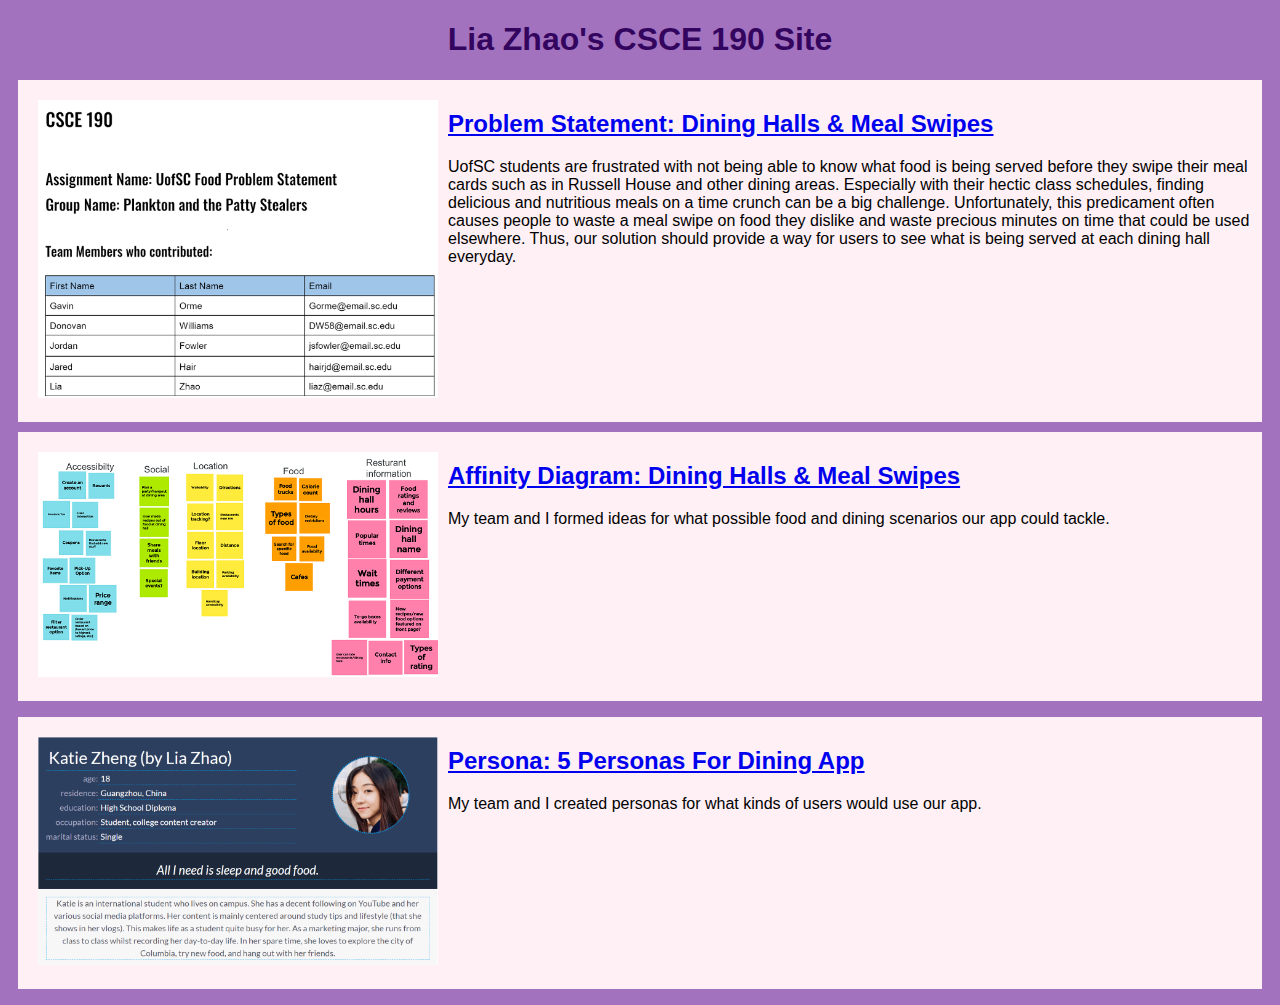
==== index.html @ 5700ad42 "Add files via upload" ====
<!DOCTYPE html>
<html>
    <head>
        <title>CSCE 190: Lia Zhao</title>
        <link rel="stylesheet" href="styles.css">
    </head>
    <body>
        <h1>Lia Zhao's CSCE 190 Site</h1>

        <!--Problem Statement Assignment-->
        <section class="assignment">
            <a href="files/CSCE 190 problemstatement.pdf"><img src="images/problemstatementfood.PNG"></a>

            <section class="ass-details">
                <a href="files/CSCE 190 problemstatement.pdf"><h2>Problem Statement: Dining Halls & Meal Swipes</h2></a>
                <P>
                    UofSC students are frustrated with not being able to know what food is being served before they swipe their meal cards such as in Russell House and other dining areas. Especially with their hectic class schedules, finding delicious and nutritious meals on a time crunch can be a big challenge. Unfortunately, this predicament often causes people to waste a meal swipe on food they dislike and waste precious minutes on time that could be used elsewhere. Thus, our solution should provide a way for users to see what is being served at each dining hall everyday.
                </P>
            
            </section>
        </section>


        <!--Affinity Diagram Assignment-->
        <section class="assignment">
            <a href="files/Brainstorm.pdf"><img src="images/Brainstorm 1.png"></a>

            <section class="ass-details">
                <a href="files/CSCE 190 cover page-combined.pdf"><h2>Affinity Diagram: Dining Halls & Meal Swipes</h2></a>
                <P>
                    My team and I formed ideas for what possible food and dining scenarios our app could tackle.
                </P>
            
            </section>
        </section>

        <p></p>
    </body>
</html>
<!--Persona Assignment-->
<section class="assignment">
    <a href="files/Personas Assignments.pdf"><img src="images/myPersona.PNG"></a>

    <section class="ass-details">
        <a href="files/Personas Assignments.pdf"><h2>Persona: 5 Personas For Dining App  </h2></a>
        <P>
            My team and I created personas for what kinds of users would use our app.
        </P>
    
    </section>
</section>

<p></p>
</body>
</html>
---- styles.css ----
body {
    background: rgb(162, 114, 191);
    font-family:Tahoma, sans-serif;
}

.assignment { 
    display: flex;
    padding: 10px;
    margin: 10px;
    background: lavenderblush;
}

.assignment img {
    width: 400px;
    padding: 10px;
}


h1 {
    color:rgb(51, 5, 94);
    text-align:center;
}
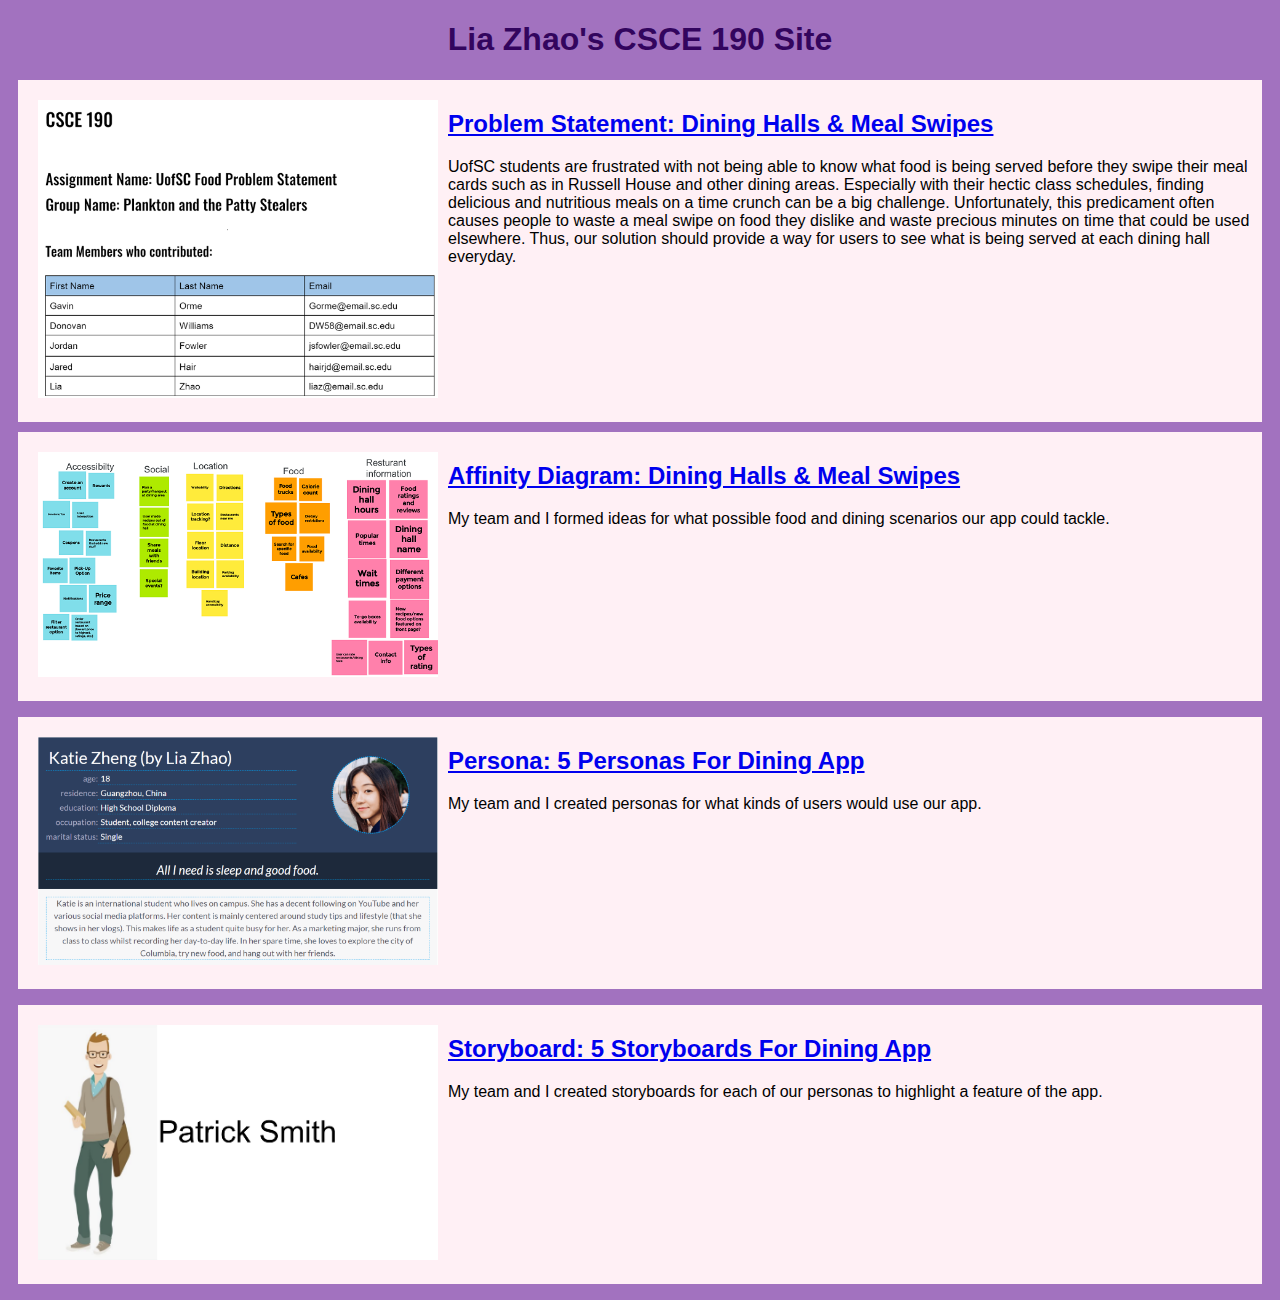
==== commit 0b89a99d: "Add files via upload" ====
--- a/index.html
+++ b/index.html
@@ -52,4 +52,21 @@
 
 <p></p>
 </body>
+</html>
+
+<!--Persona Storyboards-->
+<section class="assignment">
+    <a href="files/Storyboard personas.pdf"><img src="images/personastoryboard.PNG"></a>
+
+    <section class="ass-details">
+        <a href="files/Storyboard personas.pdf"><h2>Storyboard: 5 Storyboards For Dining App  </h2></a>
+        <P>
+            My team and I created storyboards for each of our personas to highlight a feature of the app.
+        </P>
+    
+    </section>
+</section>
+
+<p></p>
+</body>
 </html>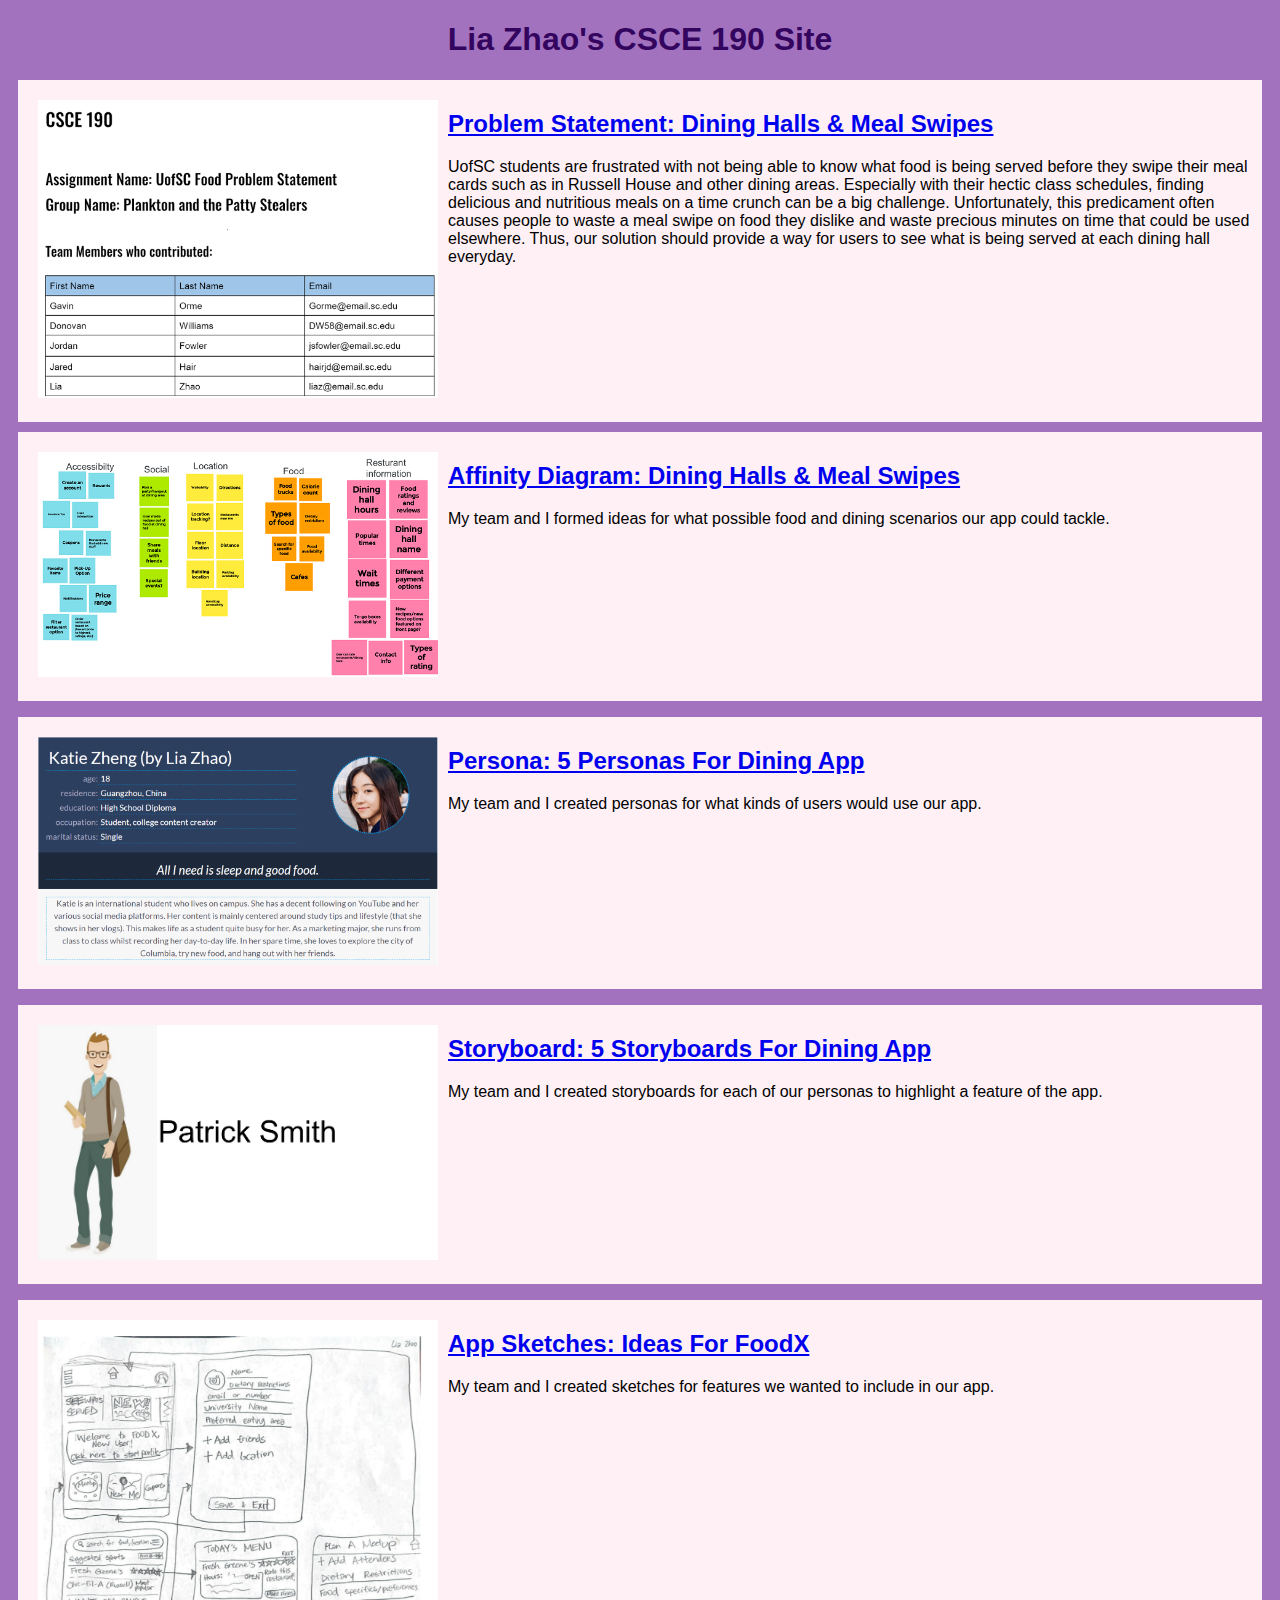
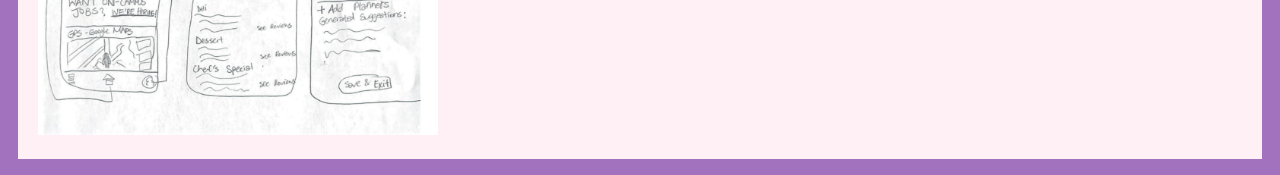
==== commit 2214abd6: "Add files via upload" ====
--- a/index.html
+++ b/index.html
@@ -69,4 +69,20 @@
 
 <p></p>
 </body>
+</html>
+<!--App Sketches-->
+<section class="assignment">
+    <a href="files/AppSketches.pdf"><img src="images/myAppSketches.PNG"></a>
+
+    <section class="ass-details">
+        <a href="files/AppSketches.pdf"><h2>App Sketches: Ideas For FoodX  </h2></a>
+        <P>
+            My team and I created sketches for features we wanted to include in our app.
+        </P>
+    
+    </section>
+</section>
+
+<p></p>
+</body>
 </html>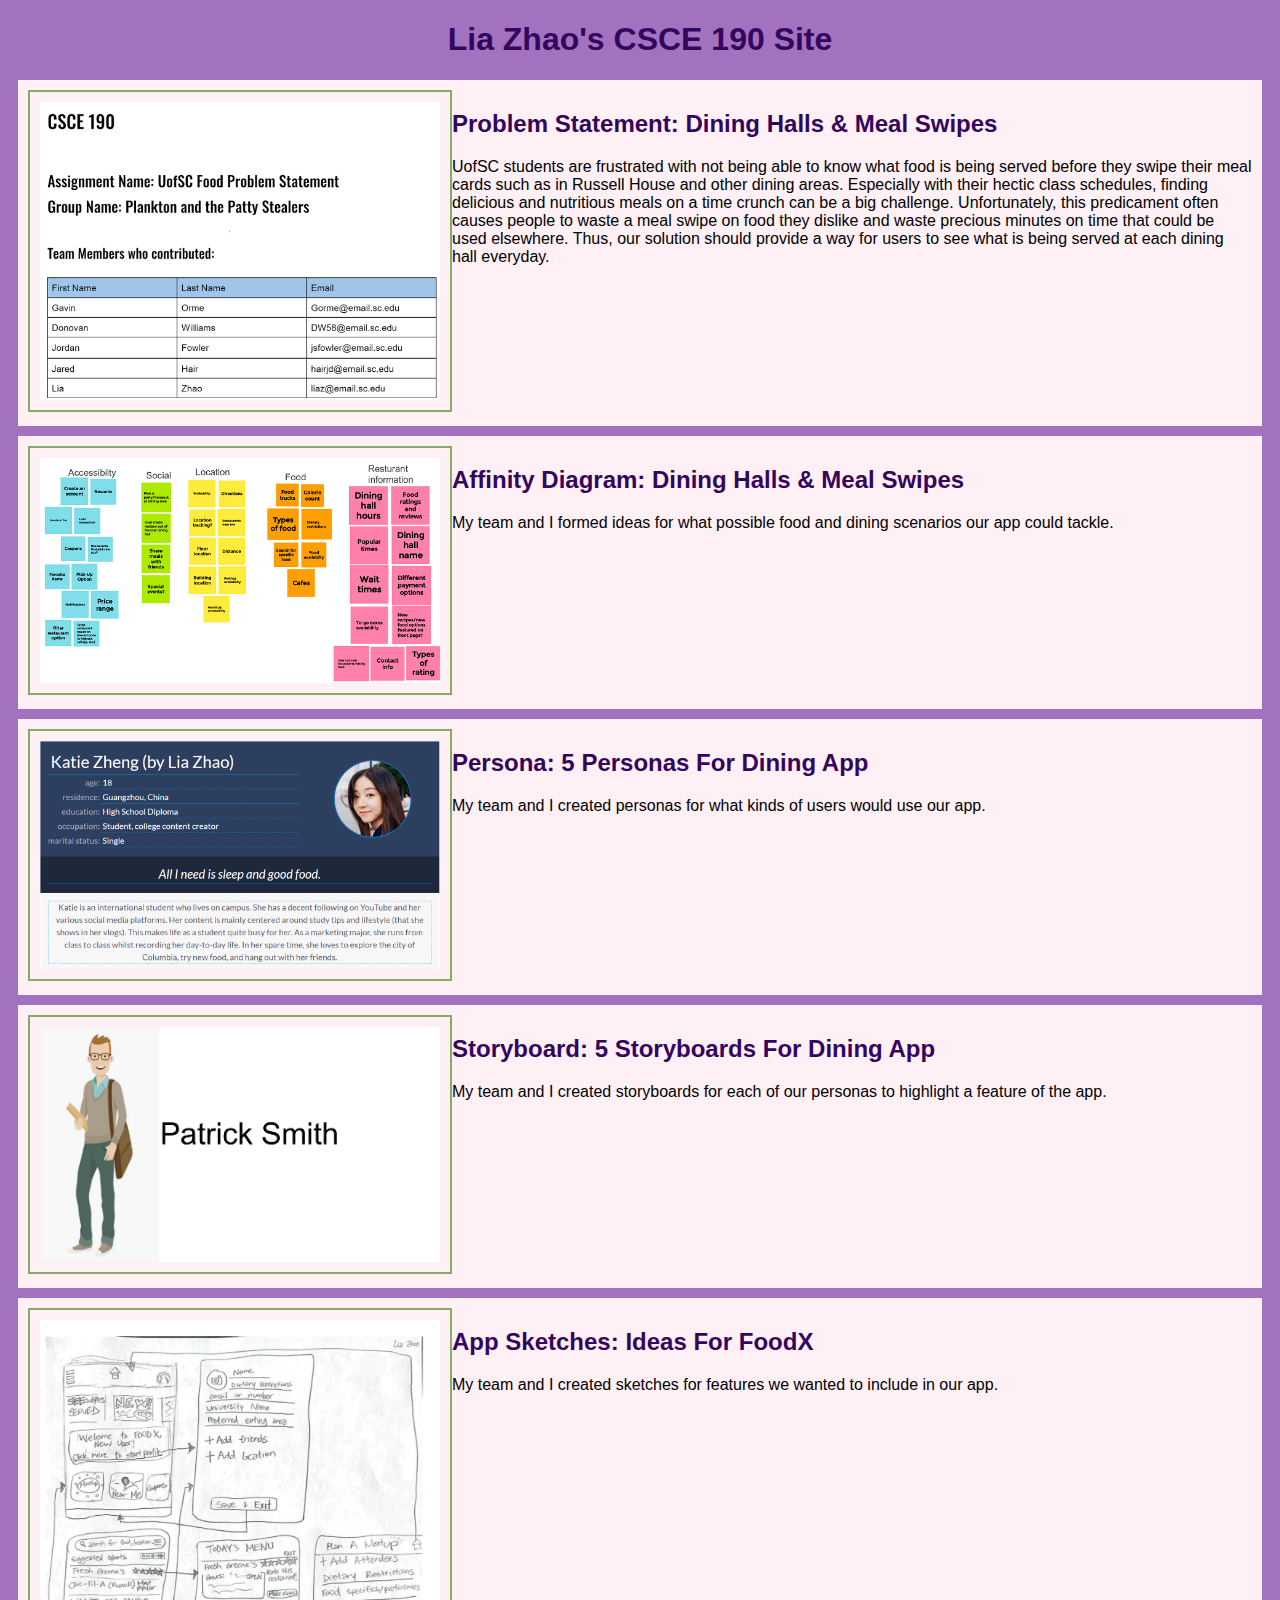
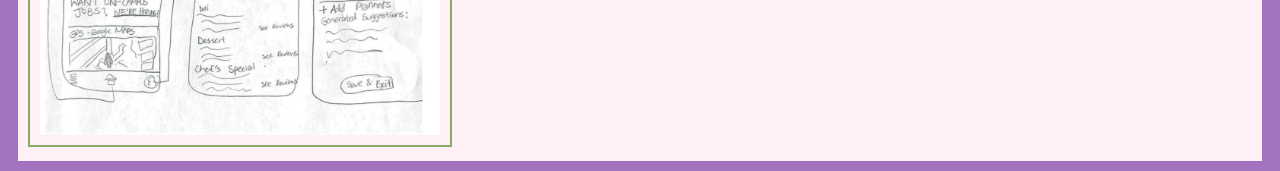
==== commit 60e7e37a: "Add files via upload" ====
--- a/index.html
+++ b/index.html
@@ -34,9 +34,7 @@
             </section>
         </section>
 
-        <p></p>
-    </body>
-</html>
+        
 <!--Persona Assignment-->
 <section class="assignment">
     <a href="files/Personas Assignments.pdf"><img src="images/myPersona.PNG"></a>
@@ -49,10 +47,6 @@
     
     </section>
 </section>
-
-<p></p>
-</body>
-</html>
 
 <!--Persona Storyboards-->
 <section class="assignment">
@@ -67,9 +61,6 @@
     </section>
 </section>
 
-<p></p>
-</body>
-</html>
 <!--App Sketches-->
 <section class="assignment">
     <a href="files/AppSketches.pdf"><img src="images/myAppSketches.PNG"></a>
@@ -83,6 +74,5 @@
     </section>
 </section>
 
-<p></p>
 </body>
 </html>--- a/styles.css
+++ b/styles.css
@@ -13,10 +13,23 @@
 .assignment img {
     width: 400px;
     padding: 10px;
+    border: 2px solid #87ab64;
 }
 
+.assignment img:hover {
+    border: 4px dashed #87ab64;
+}
 
 h1 {
     color:rgb(51, 5, 94);
     text-align:center;
-}+}
+
+a {
+    color:rgb(51, 5, 94);
+    text-decoration:none;
+}
+
+a:hover {
+    color:#87ab64;
+}
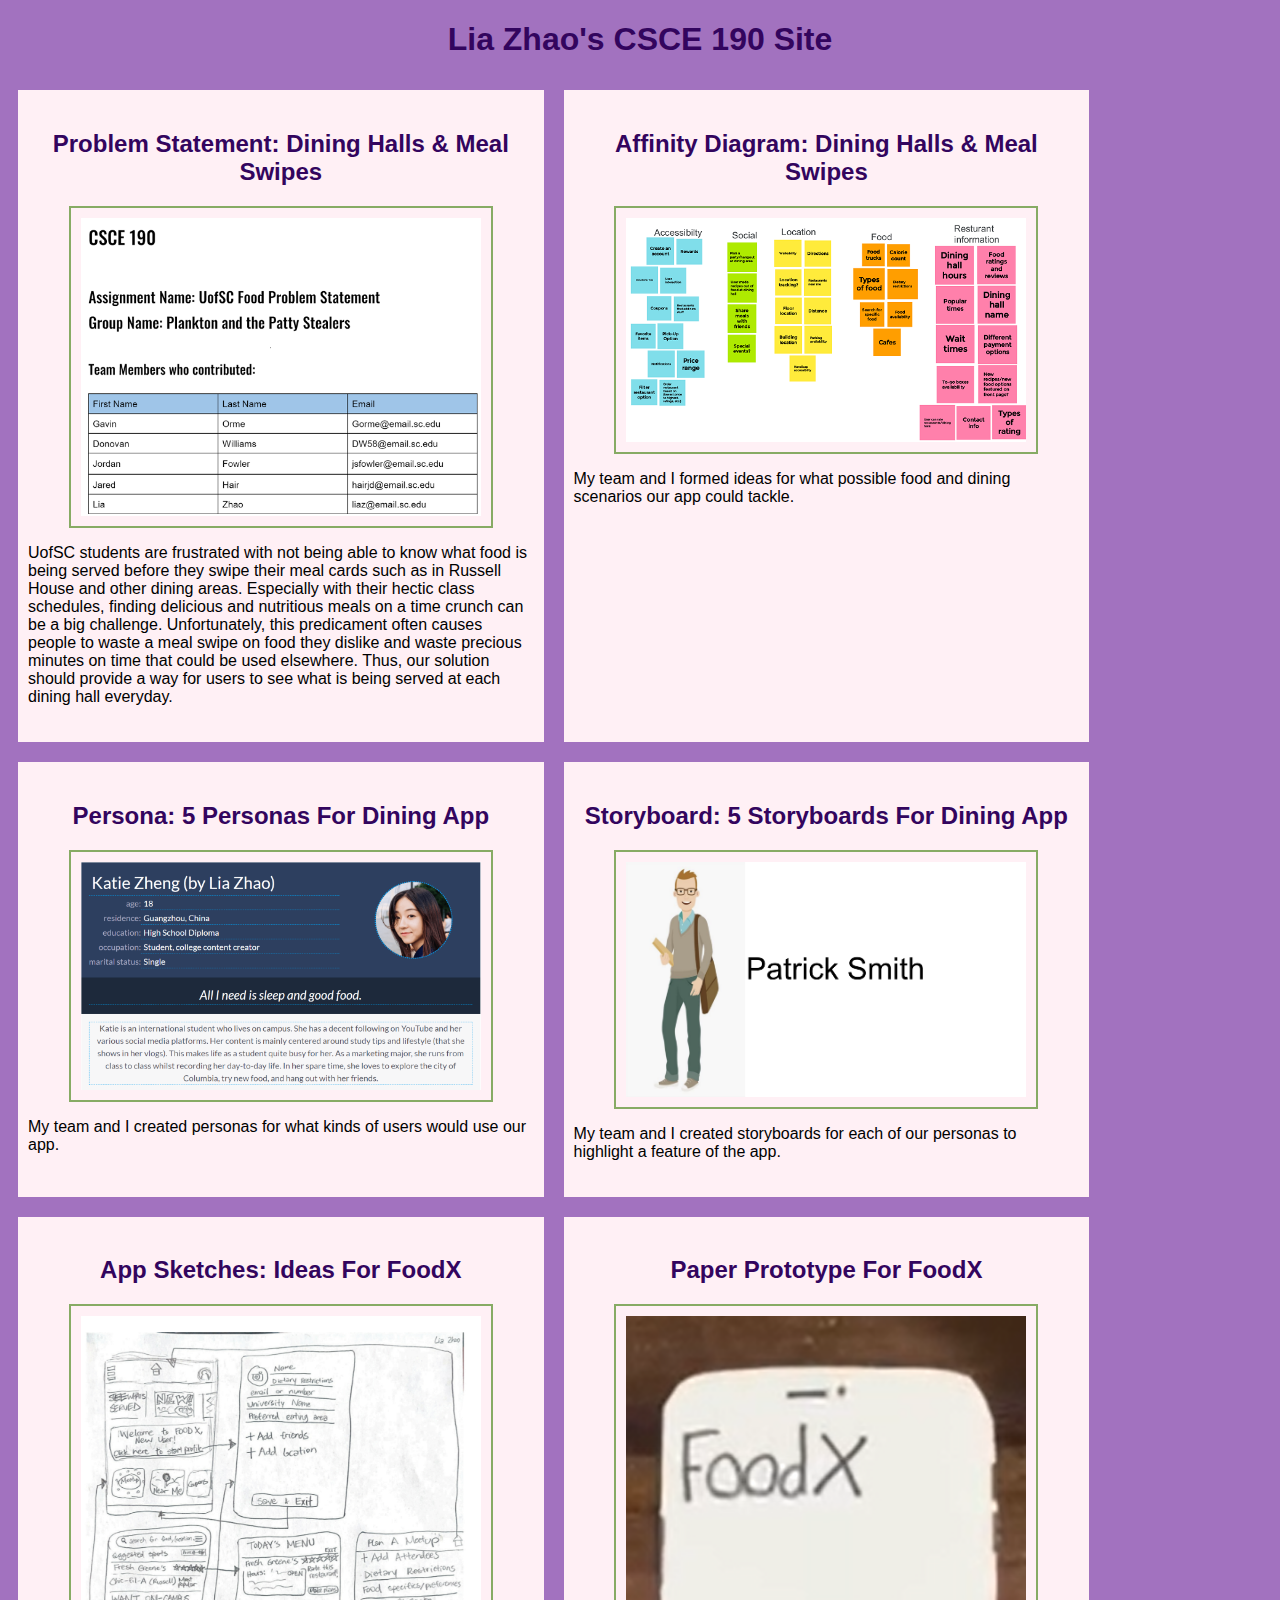
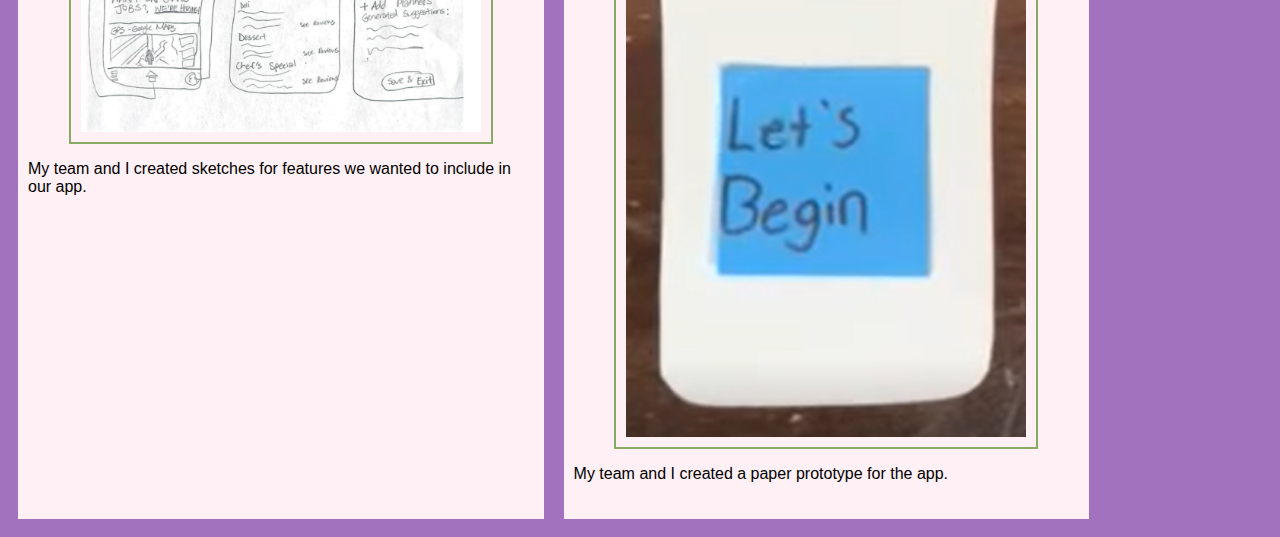
==== commit e3bab39b: "Add files via upload" ====
--- a/index.html
+++ b/index.html
@@ -4,75 +4,100 @@
         <title>CSCE 190: Lia Zhao</title>
         <link rel="stylesheet" href="styles.css">
     </head>
+
     <body>
         <h1>Lia Zhao's CSCE 190 Site</h1>
 
-        <!--Problem Statement Assignment-->
-        <section class="assignment">
-            <a href="files/CSCE 190 problemstatement.pdf"><img src="images/problemstatementfood.PNG"></a>
+        <div class = "assignments">
+                <!--Problem Statement Assignment-->
 
-            <section class="ass-details">
-                <a href="files/CSCE 190 problemstatement.pdf"><h2>Problem Statement: Dining Halls & Meal Swipes</h2></a>
-                <P>
-                    UofSC students are frustrated with not being able to know what food is being served before they swipe their meal cards such as in Russell House and other dining areas. Especially with their hectic class schedules, finding delicious and nutritious meals on a time crunch can be a big challenge. Unfortunately, this predicament often causes people to waste a meal swipe on food they dislike and waste precious minutes on time that could be used elsewhere. Thus, our solution should provide a way for users to see what is being served at each dining hall everyday.
-                </P>
-            
+            <section class="assignment">
+                <a href="files/CSCE 190 problemstatement.pdf">
+                    <h2>Problem Statement: Dining Halls & Meal Swipes</h2>
+                </a>
+                    <a href="files/CSCE 190 problemstatement.pdf">
+                        <img src="images/problemstatementfood.PNG">
+                    </a>
+                    <P>
+                        UofSC students are frustrated with not being able to know what food is being served before they swipe their meal cards such as in Russell House and other dining areas. Especially with their hectic class schedules, finding delicious and nutritious meals on a time crunch can be a big challenge. Unfortunately, this predicament often causes people to waste a meal swipe on food they dislike and waste precious minutes on time that could be used elsewhere. Thus, our solution should provide a way for users to see what is being served at each dining hall everyday.
+                    </P>
+                
             </section>
-        </section>
 
 
-        <!--Affinity Diagram Assignment-->
-        <section class="assignment">
-            <a href="files/Brainstorm.pdf"><img src="images/Brainstorm 1.png"></a>
+            <!--Affinity Diagram Assignment-->
+            <section class="assignment">
+                <a href="files/Brainstorm.pdf">
+                    <h2>Affinity Diagram: Dining Halls & Meal Swipes</h2>
+                </a>
 
-            <section class="ass-details">
-                <a href="files/CSCE 190 cover page-combined.pdf"><h2>Affinity Diagram: Dining Halls & Meal Swipes</h2></a>
-                <P>
-                    My team and I formed ideas for what possible food and dining scenarios our app could tackle.
-                </P>
+                    <a href="files/CSCE 190 cover page-combined.pdf">
+                        <img src="images/Brainstorm 1.png">
+                    </a>    
+                    <P>
+                        My team and I formed ideas for what possible food and dining scenarios our app could tackle.
+                    </P>
+                
+            </section>
+
             
+            <!--Persona Assignment-->
+            <section class="assignment">
+                <a href="files/Personas Assignments.pdf">
+                    <h2>Persona: 5 Personas For Dining App  </h2>
+                </a>
+
+                    <a href="files/Personas Assignments.pdf">
+                        <img src="images/myPersona.PNG">
+                    </a>
+                    <P>
+                        My team and I created personas for what kinds of users would use our app.
+                    </P>
+                
             </section>
-        </section>
 
-        
-<!--Persona Assignment-->
-<section class="assignment">
-    <a href="files/Personas Assignments.pdf"><img src="images/myPersona.PNG"></a>
+            <!--Persona Storyboards-->
+            <section class="assignment">
+                <a href="files/Storyboard personas.pdf">
+                    <h2>Storyboard: 5 Storyboards For Dining App</h2>
+                </a>
 
-    <section class="ass-details">
-        <a href="files/Personas Assignments.pdf"><h2>Persona: 5 Personas For Dining App  </h2></a>
-        <P>
-            My team and I created personas for what kinds of users would use our app.
-        </P>
-    
-    </section>
-</section>
+                    <a href="files/Storyboard personas.pdf">
+                        <img src="images/personastoryboard.PNG">
+                    </a>
+                    <P>
+                        My team and I created storyboards for each of our personas to highlight a feature of the app.
+                    </P>
+            </section>
 
-<!--Persona Storyboards-->
-<section class="assignment">
-    <a href="files/Storyboard personas.pdf"><img src="images/personastoryboard.PNG"></a>
+            <!--App Sketches-->
+            <section class="assignment">
+                <a href="files/AppSketches.pdf">
+                    <h2>App Sketches: Ideas For FoodX</h2>
+                </a>
 
-    <section class="ass-details">
-        <a href="files/Storyboard personas.pdf"><h2>Storyboard: 5 Storyboards For Dining App  </h2></a>
-        <P>
-            My team and I created storyboards for each of our personas to highlight a feature of the app.
-        </P>
-    
-    </section>
-</section>
+                    <a href="files/AppSketches.pdf">
+                        <img src="images/myAppSketches.PNG">
+                    </a>
+                    <P>
+                        My team and I created sketches for features we wanted to include in our app.
+                    </P>
 
-<!--App Sketches-->
-<section class="assignment">
-    <a href="files/AppSketches.pdf"><img src="images/myAppSketches.PNG"></a>
+            </section>
 
-    <section class="ass-details">
-        <a href="files/AppSketches.pdf"><h2>App Sketches: Ideas For FoodX  </h2></a>
-        <P>
-            My team and I created sketches for features we wanted to include in our app.
-        </P>
-    
-    </section>
-</section>
+            <!--Paper Prototype-->
+            <section class="assignment">
+                <a href="files/Video.mov">
+                    <h2>Paper Prototype For FoodX</h2>
+                </a>
 
+                    <a href="files/Video.mov">
+                        <img src="images/paperProto.PNG">
+                    </a>
+                    <P>
+                        My team and I created a paper prototype for the app.
+                    </P>
+            </section>
+    </div>
 </body>
 </html>--- a/styles.css
+++ b/styles.css
@@ -3,10 +3,16 @@
     font-family:Tahoma, sans-serif;
 }
 
+.assignments {
+    display:flex;
+    flex-wrap:wrap;
+}
+
 .assignment { 
-    display: flex;
+    width:40%;
     padding: 10px;
     margin: 10px;
+    padding:20px 10px;
     background: lavenderblush;
 }
 
@@ -14,6 +20,8 @@
     width: 400px;
     padding: 10px;
     border: 2px solid #87ab64;
+    display:block;
+    margin:auto;
 }
 
 .assignment img:hover {
@@ -25,6 +33,10 @@
     text-align:center;
 }
 
+h2 {
+    text-align:center;
+}
+
 a {
     color:rgb(51, 5, 94);
     text-decoration:none;
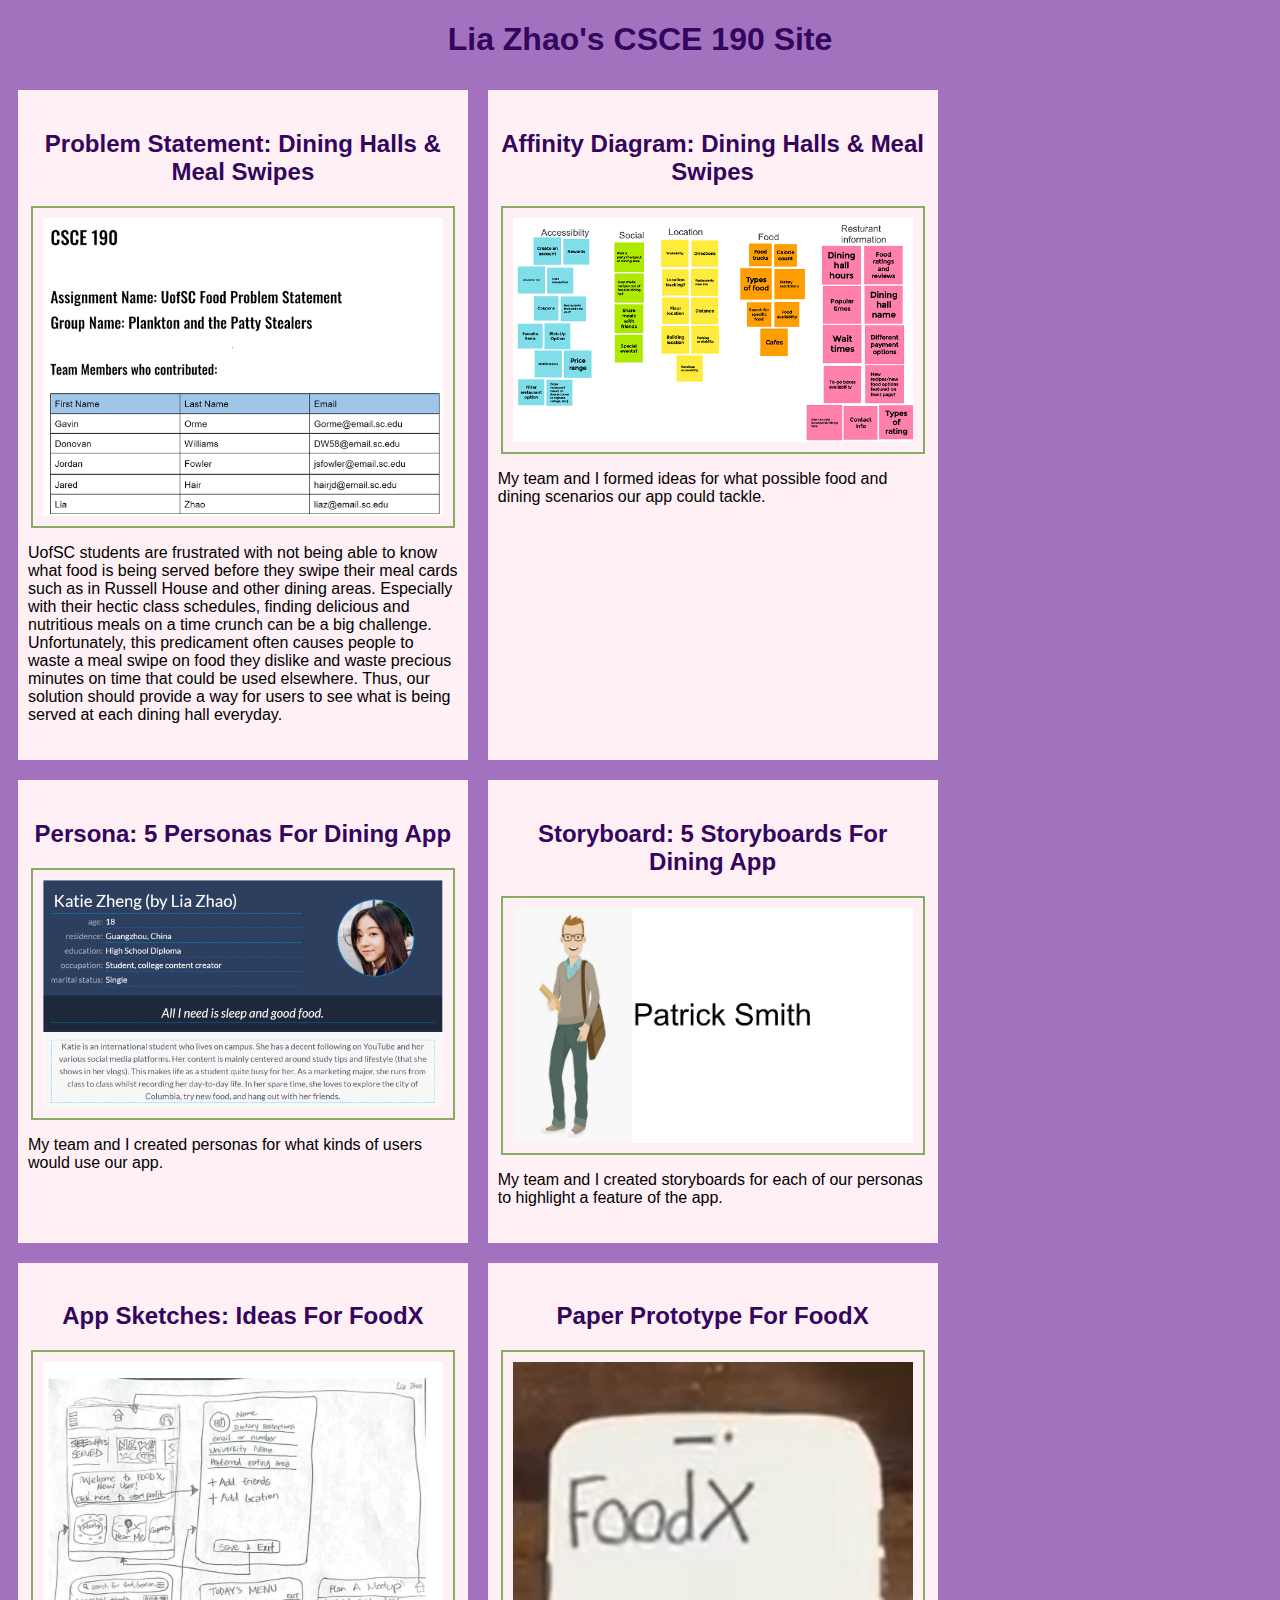
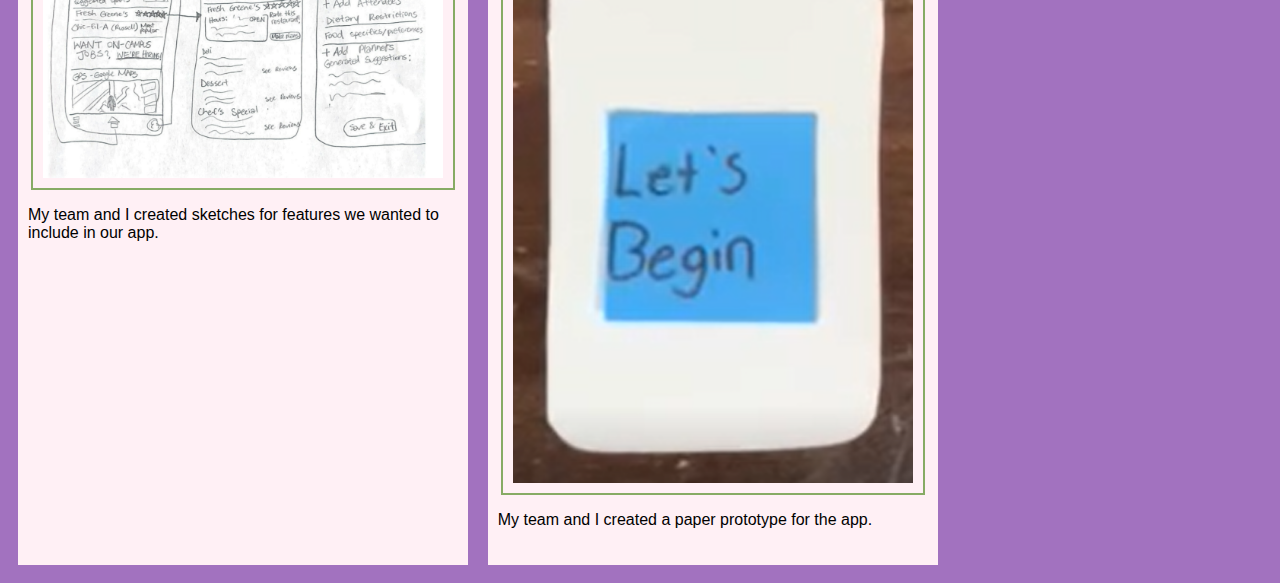
==== commit af18acff: "Update index.html" ====
--- a/index.html
+++ b/index.html
@@ -87,11 +87,11 @@
 
             <!--Paper Prototype-->
             <section class="assignment">
-                <a href="files/Video.mov">
+                <a href="https://youtu.be/0Yp-8nDIYvI">
                     <h2>Paper Prototype For FoodX</h2>
                 </a>
 
-                    <a href="files/Video.mov">
+                    <a href="https://youtu.be/0Yp-8nDIYvI">
                         <img src="images/paperProto.PNG">
                     </a>
                     <P>
@@ -100,4 +100,4 @@
             </section>
     </div>
 </body>
-</html>+</html>
--- a/styles.css
+++ b/styles.css
@@ -9,7 +9,7 @@
 }
 
 .assignment { 
-    width:40%;
+    width:34%;
     padding: 10px;
     margin: 10px;
     padding:20px 10px;
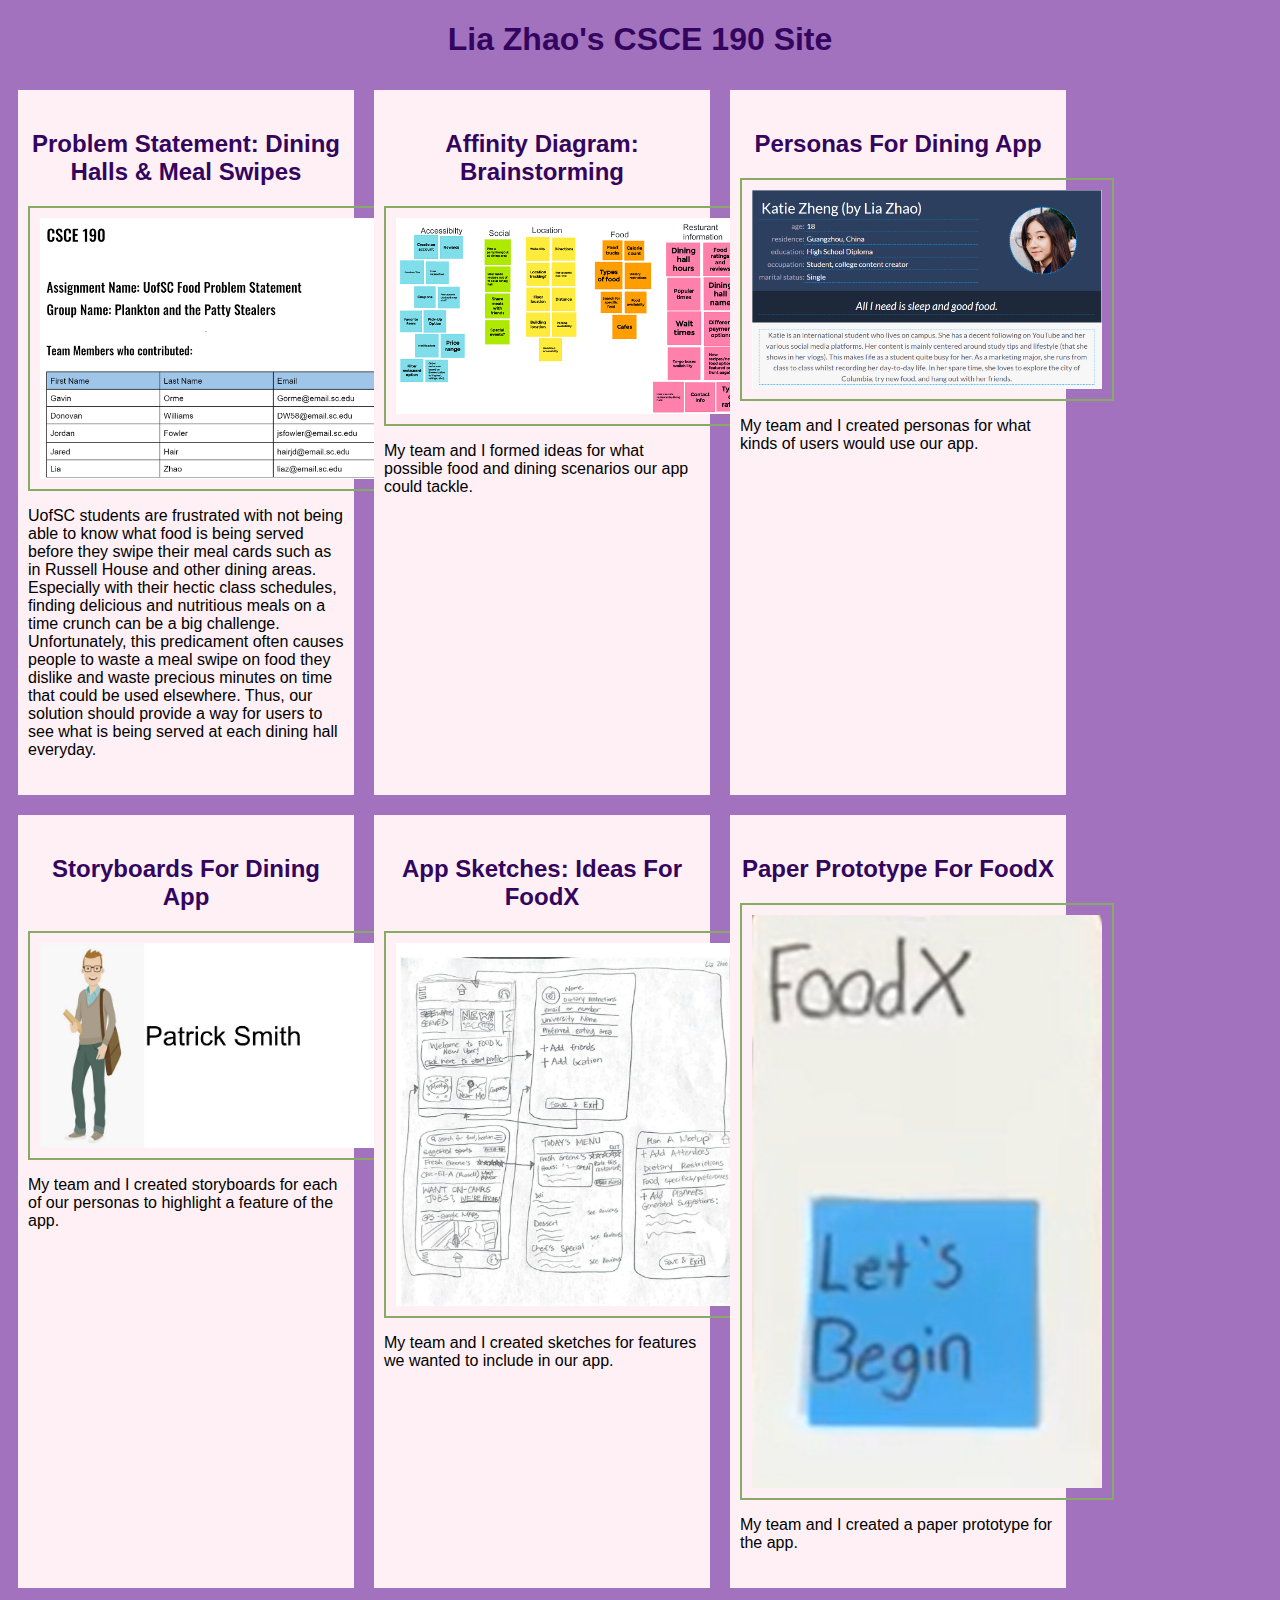
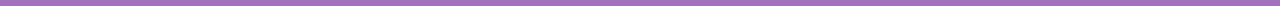
==== commit f950d37b: "Update index.html" ====
--- a/index.html
+++ b/index.html
@@ -28,7 +28,7 @@
             <!--Affinity Diagram Assignment-->
             <section class="assignment">
                 <a href="files/Brainstorm.pdf">
-                    <h2>Affinity Diagram: Dining Halls & Meal Swipes</h2>
+                    <h2>Affinity Diagram: Brainstorming</h2>
                 </a>
 
                     <a href="files/CSCE 190 cover page-combined.pdf">
@@ -44,7 +44,7 @@
             <!--Persona Assignment-->
             <section class="assignment">
                 <a href="files/Personas Assignments.pdf">
-                    <h2>Persona: 5 Personas For Dining App  </h2>
+                    <h2>Personas For Dining App  </h2>
                 </a>
 
                     <a href="files/Personas Assignments.pdf">
@@ -59,7 +59,7 @@
             <!--Persona Storyboards-->
             <section class="assignment">
                 <a href="files/Storyboard personas.pdf">
-                    <h2>Storyboard: 5 Storyboards For Dining App</h2>
+                    <h2>Storyboards For Dining App</h2>
                 </a>
 
                     <a href="files/Storyboard personas.pdf">
--- a/styles.css
+++ b/styles.css
@@ -9,7 +9,7 @@
 }
 
 .assignment { 
-    width:34%;
+    width:25%;
     padding: 10px;
     margin: 10px;
     padding:20px 10px;
@@ -17,7 +17,7 @@
 }
 
 .assignment img {
-    width: 400px;
+    width: 350px;
     padding: 10px;
     border: 2px solid #87ab64;
     display:block;
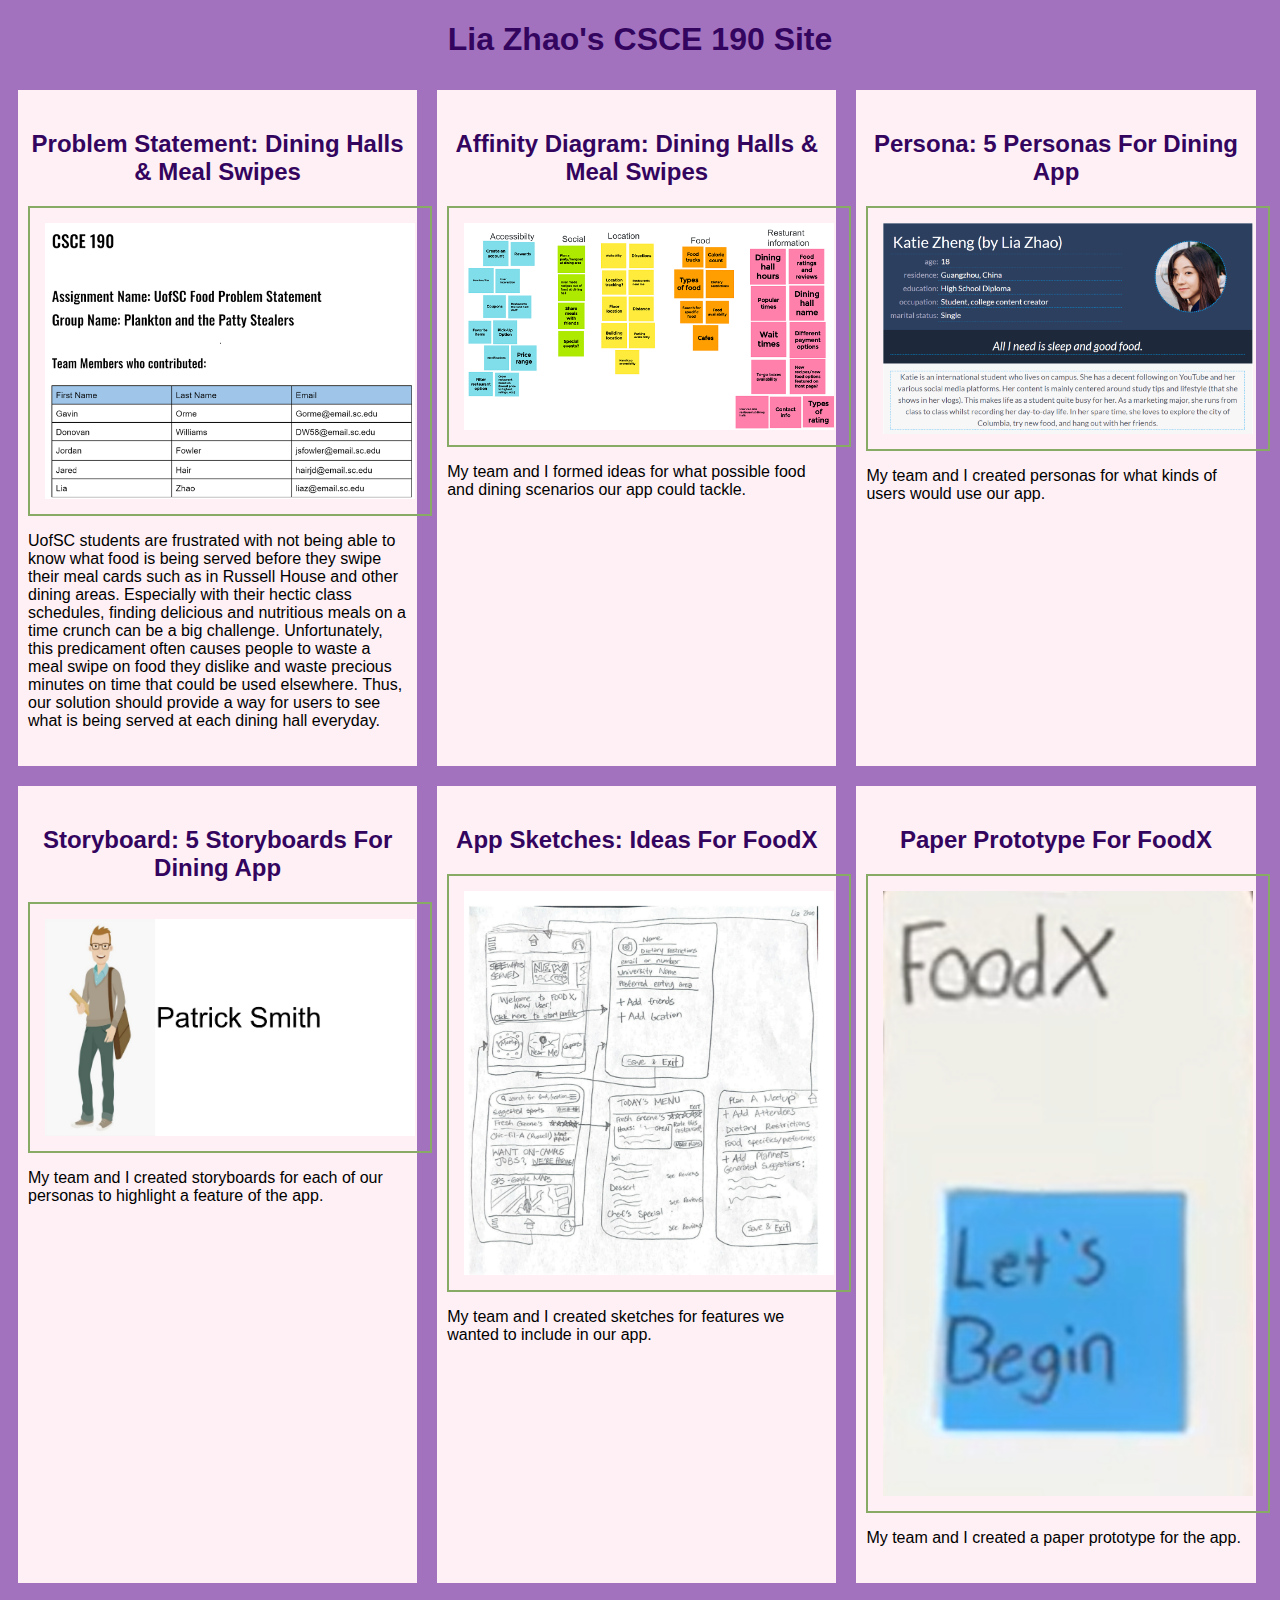
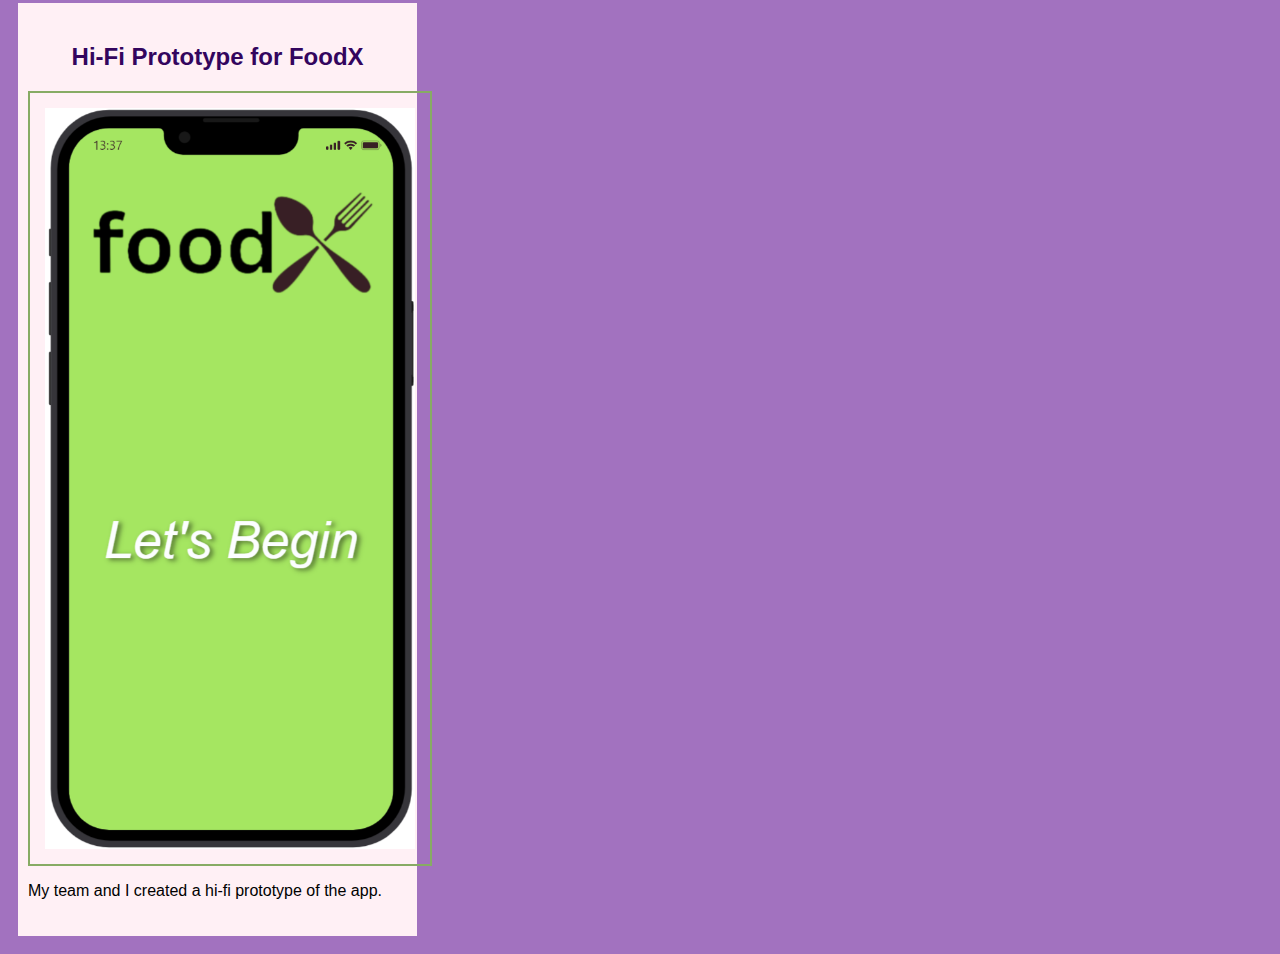
==== commit 4f444cbe: "Add files via upload" ====
--- a/index.html
+++ b/index.html
@@ -28,7 +28,7 @@
             <!--Affinity Diagram Assignment-->
             <section class="assignment">
                 <a href="files/Brainstorm.pdf">
-                    <h2>Affinity Diagram: Brainstorming</h2>
+                    <h2>Affinity Diagram: Dining Halls & Meal Swipes</h2>
                 </a>
 
                     <a href="files/CSCE 190 cover page-combined.pdf">
@@ -44,7 +44,7 @@
             <!--Persona Assignment-->
             <section class="assignment">
                 <a href="files/Personas Assignments.pdf">
-                    <h2>Personas For Dining App  </h2>
+                    <h2>Persona: 5 Personas For Dining App  </h2>
                 </a>
 
                     <a href="files/Personas Assignments.pdf">
@@ -59,7 +59,7 @@
             <!--Persona Storyboards-->
             <section class="assignment">
                 <a href="files/Storyboard personas.pdf">
-                    <h2>Storyboards For Dining App</h2>
+                    <h2>Storyboard: 5 Storyboards For Dining App</h2>
                 </a>
 
                     <a href="files/Storyboard personas.pdf">
@@ -98,6 +98,20 @@
                         My team and I created a paper prototype for the app.
                     </P>
             </section>
+
+            <!--Hi-Fi Prototype-->
+            <section class="assignment">
+                <a href="files/FoodX-proto/src/index.html">
+                    <h2>Hi-Fi Prototype for FoodX</h2>
+                </a>
+
+                    <a href="files/FoodX-proto/src/index.html">
+                        <img src="images/foodx_img.PNG">
+                    </a>
+                    <P>
+                        My team and I created a hi-fi prototype of the app.
+                    </P>
+            </section>
     </div>
 </body>
-</html>
+</html>--- a/styles.css
+++ b/styles.css
@@ -9,16 +9,16 @@
 }
 
 .assignment { 
-    width:25%;
-    padding: 10px;
+    width:30%;
+    padding: 15px;
     margin: 10px;
     padding:20px 10px;
     background: lavenderblush;
 }
 
 .assignment img {
-    width: 350px;
-    padding: 10px;
+    width: 370px;
+    padding: 15px;
     border: 2px solid #87ab64;
     display:block;
     margin:auto;
